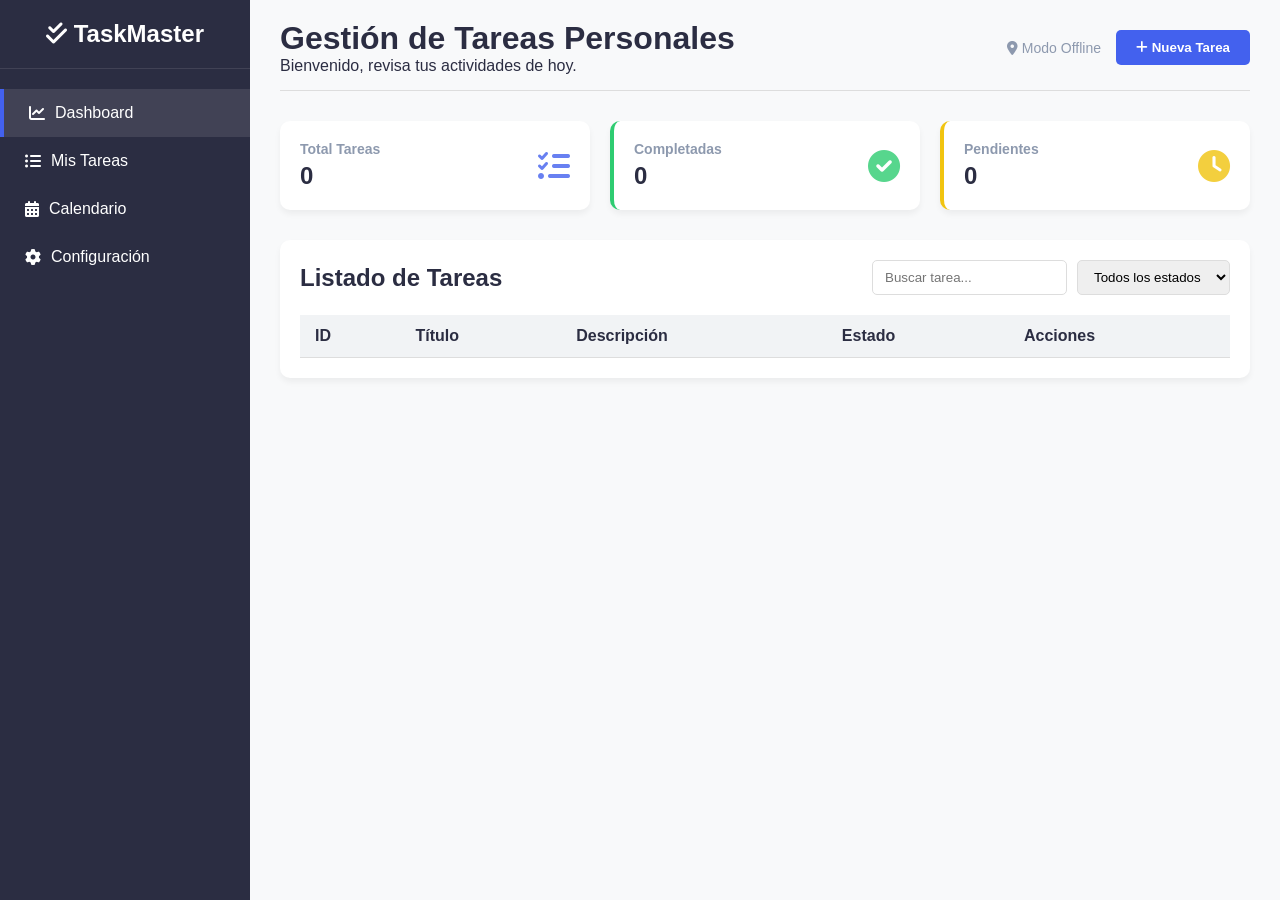
==== index.html @ 32fbcb4c "Commit inicial: Estructura y modularización del proyecto" ====
<!DOCTYPE html>
<html lang="es">
<head>
    <meta charset="UTF-8">
    <meta name="viewport" content="width=device-width, initial-scale=1.0">
    <title>Gestor de Tareas Personales - Dashboard</title>
    <link href="https://cdnjs.cloudflare.com/ajax/libs/font-awesome/6.0.0/css/all.min.css" rel="stylesheet">
    <link href="css/styles.css" rel="stylesheet">
</head>
<body>

    <aside class="sidebar">
        <div class="sidebar-header">
            <h2><i class="fas fa-check-double"></i> TaskMaster</h2>
        </div>
        <ul class="sidebar-menu">
            <li class="active"><a href="#"><i class="fas fa-chart-line"></i> Dashboard</a></li>
            <li><a href="#"><i class="fas fa-list-ul"></i> Mis Tareas</a></li>
            <li><a href="#"><i class="fas fa-calendar-alt"></i> Calendario</a></li>
            <li><a href="#"><i class="fas fa-cog"></i> Configuración</a></li>
        </ul>
    </aside>

    <main class="main-content">
        <header class="topbar">
            <div>
                <h1>Gestión de Tareas Personales</h1>
                <p>Bienvenido, revisa tus actividades de hoy.</p>
            </div>
            <div class="user-info">
                <span id="api-location"><i class="fas fa-map-marker-alt"></i> Obteniendo ubicación...</span>
                <button class="btn-primary" id="btn-open-modal"><i class="fas fa-plus"></i> Nueva Tarea</button>
            </div>
        </header>

        <section class="dashboard-cards">
            <div class="card">
                <div class="card-info">
                    <h3>Total Tareas</h3>
                    <span class="number" id="metric-total">0</span>
                </div>
                <i class="fas fa-tasks"></i>
            </div>
            <div class="card" style="border-left: 4px solid var(--success);">
                <div class="card-info">
                    <h3>Completadas</h3>
                    <span class="number" id="metric-completed">0</span>
                </div>
                <i class="fas fa-check-circle" style="color: var(--success);"></i>
            </div>
            <div class="card" style="border-left: 4px solid var(--warning);">
                <div class="card-info">
                    <h3>Pendientes</h3>
                    <span class="number" id="metric-pending">0</span>
                </div>
                <i class="fas fa-clock" style="color: var(--warning);"></i>
            </div>
        </section>

        <section class="crud-container">
            <div class="crud-header">
                <h2>Listado de Tareas</h2>
                <div class="crud-controls">
                    <input type="text" id="search-input" placeholder="Buscar tarea...">
                    <select id="filter-select">
                        <option value="all">Todos los estados</option>
                        <option value="pending">Pendientes</option>
                        <option value="completed">Completadas</option>
                    </select>
                </div>
            </div>

            <table id="tasks-table">
                <thead>
                    <tr>
                        <th>ID</th>
                        <th>Título</th>
                        <th>Descripción</th>
                        <th>Estado</th>
                        <th>Acciones</th>
                    </tr>
                </thead>
                <tbody id="tasks-tbody">
                    </tbody>
            </table>
        </section>
    </main>

    <div class="modal" id="task-modal">
        <div class="modal-content">
            <h2 id="modal-title" style="margin-bottom: 20px;">Agregar Nueva Tarea</h2>
            <form id="task-form">
                <input type="hidden" id="task-id">
                <div class="form-group">
                    <label for="task-title">Título</label>
                    <input type="text" id="task-title" required placeholder="Ej. Estudiar JavaScript">
                </div>
                <div class="form-group">
                    <label for="task-desc">Descripción</label>
                    <textarea id="task-desc" rows="3" required placeholder="Detalles de la tarea..."></textarea>
                </div>
                <div class="form-group">
                    <label for="task-status">Estado</label>
                    <select id="task-status">
                        <option value="pending">Pendiente</option>
                        <option value="completed">Completada</option>
                    </select>
                </div>
                <div class="modal-actions">
                    <button type="button" class="btn-cancel" id="btn-close-modal">Cancelar</button>
                    <button type="submit" class="btn-primary">Guardar Tarea</button>
                </div>
            </form>
        </div>
    </div>

    <script src="js/api.js"></script>
    <script src="js/crud.js"></script>
    <script src="js/main.js"></script>
</body>
</html>
---- css/styles.css ----
/* Variables de colores para mantener consistencia UI */
:root {
    --primary-color: #4361ee;
    --sidebar-bg: #2b2d42;
    --bg-color: #f8f9fa;
    --text-dark: #2b2d42;
    --text-light: #8d99ae;
    --success: #2ecc71;
    --warning: #f1c40f;
    --danger: #e74c3c;
    --white: #ffffff;
}

/* Reseteo básico */
* { margin: 0; padding: 0; box-sizing: border-box; font-family: 'Segoe UI', Tahoma, Geneva, Verdana, sans-serif; }
body { background-color: var(--bg-color); color: var(--text-dark); display: flex; height: 100vh; overflow: hidden; }

/* Estilos del Panel Izquierdo (Sidebar) */
.sidebar { width: 250px; background-color: var(--sidebar-bg); color: var(--white); display: flex; flex-direction: column; }
.sidebar-header { padding: 20px; text-align: center; border-bottom: 1px solid rgba(255,255,255,0.1); }
.sidebar-menu { list-style: none; padding: 20px 0; flex: 1; }
.sidebar-menu li { padding: 15px 25px; transition: 0.3s; cursor: pointer; }
.sidebar-menu li:hover, .sidebar-menu li.active { background-color: rgba(255,255,255,0.1); border-left: 4px solid var(--primary-color); }
.sidebar-menu li a { color: var(--white); text-decoration: none; display: flex; align-items: center; gap: 10px; font-size: 16px; }

/* Contenedor Principal */
.main-content { flex: 1; display: flex; flex-direction: column; overflow-y: auto; padding: 20px 30px; }

/* Header Superior */
.topbar { display: flex; justify-content: space-between; align-items: center; margin-bottom: 30px; padding-bottom: 15px; border-bottom: 1px solid #ddd; }
.user-info { display: flex; align-items: center; gap: 15px; font-size: 14px; color: var(--text-light); }
.btn-primary { background-color: var(--primary-color); color: var(--white); border: none; padding: 10px 20px; border-radius: 5px; cursor: pointer; font-weight: bold; transition: 0.3s; }
.btn-primary:hover { background-color: #3f37c9; }

/* Dashboard Metrics */
.dashboard-cards { display: grid; grid-template-columns: repeat(auto-fit, minmax(200px, 1fr)); gap: 20px; margin-bottom: 30px; }
.card { background-color: var(--white); padding: 20px; border-radius: 10px; box-shadow: 0 4px 6px rgba(0,0,0,0.05); display: flex; justify-content: space-between; align-items: center; }
.card-info h3 { font-size: 14px; color: var(--text-light); margin-bottom: 5px; }
.card-info .number { font-size: 24px; font-weight: bold; color: var(--text-dark); }
.card i { font-size: 2rem; color: var(--primary-color); opacity: 0.8; }

/* Sección del CRUD */
.crud-container { background-color: var(--white); padding: 20px; border-radius: 10px; box-shadow: 0 4px 6px rgba(0,0,0,0.05); }
.crud-header { display: flex; justify-content: space-between; align-items: center; margin-bottom: 20px; }
.crud-controls { display: flex; gap: 10px; }
.crud-controls input, .crud-controls select { padding: 8px 12px; border: 1px solid #ddd; border-radius: 5px; outline: none; }

table { width: 100%; border-collapse: collapse; }
th, td { text-align: left; padding: 12px 15px; border-bottom: 1px solid #ddd; }
th { background-color: #f1f3f5; font-weight: 600; }
.status-badge { padding: 5px 10px; border-radius: 15px; font-size: 12px; font-weight: bold; }
.status-pending { background-color: rgba(241, 196, 15, 0.2); color: #d4ac0d; }
.status-completed { background-color: rgba(46, 204, 113, 0.2); color: #27ae60; }

.action-btns button { background: none; border: none; cursor: pointer; font-size: 16px; margin-right: 10px; transition: 0.2s; }
.btn-edit { color: var(--primary-color); }
.btn-delete { color: var(--danger); }

/* Modal Formularios */
.modal { display: none; position: fixed; top: 0; left: 0; width: 100%; height: 100%; background-color: rgba(0,0,0,0.5); align-items: center; justify-content: center; z-index: 1000; }
.modal-content { background-color: var(--white); padding: 30px; border-radius: 10px; width: 400px; box-shadow: 0 5px 15px rgba(0,0,0,0.3); }
.form-group { margin-bottom: 15px; }
.form-group label { display: block; margin-bottom: 5px; font-weight: bold; }
.form-group input, .form-group textarea, .form-group select { width: 100%; padding: 10px; border: 1px solid #ddd; border-radius: 5px; outline: none; }
.modal-actions { display: flex; justify-content: flex-end; gap: 10px; margin-top: 20px; }
.btn-cancel { background-color: #95a5a6; color: white; border: none; padding: 10px 15px; border-radius: 5px; cursor: pointer; }
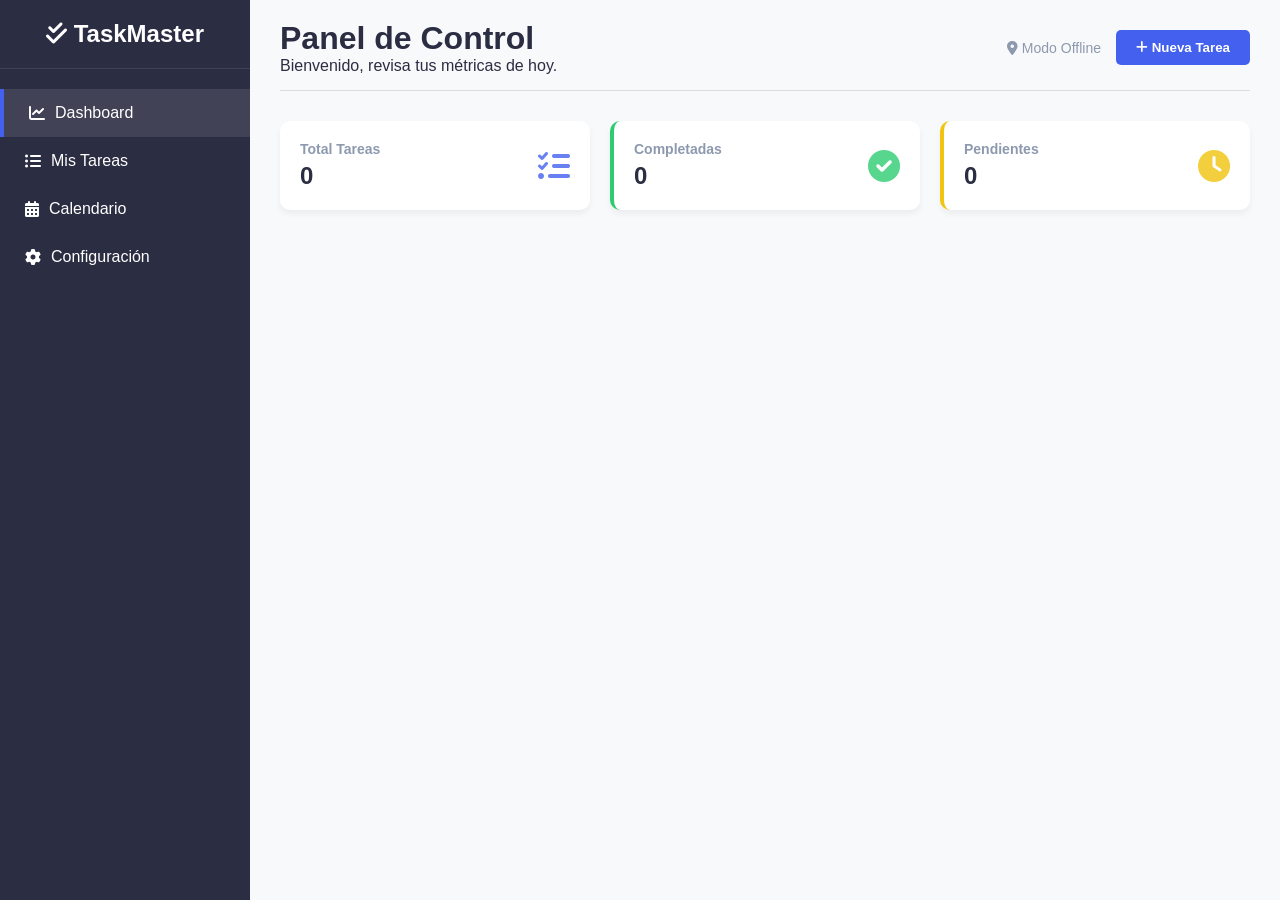
==== commit 245fe637: "Refactorización: Panel lateral dinámico y separación de vistas HTML" ====
--- a/index.html
+++ b/index.html
@@ -3,29 +3,19 @@
 <head>
     <meta charset="UTF-8">
     <meta name="viewport" content="width=device-width, initial-scale=1.0">
-    <title>Gestor de Tareas Personales - Dashboard</title>
+    <title>Gestor de Tareas - Dashboard</title>
     <link href="https://cdnjs.cloudflare.com/ajax/libs/font-awesome/6.0.0/css/all.min.css" rel="stylesheet">
     <link href="css/styles.css" rel="stylesheet">
 </head>
 <body>
 
-    <aside class="sidebar">
-        <div class="sidebar-header">
-            <h2><i class="fas fa-check-double"></i> TaskMaster</h2>
-        </div>
-        <ul class="sidebar-menu">
-            <li class="active"><a href="#"><i class="fas fa-chart-line"></i> Dashboard</a></li>
-            <li><a href="#"><i class="fas fa-list-ul"></i> Mis Tareas</a></li>
-            <li><a href="#"><i class="fas fa-calendar-alt"></i> Calendario</a></li>
-            <li><a href="#"><i class="fas fa-cog"></i> Configuración</a></li>
-        </ul>
-    </aside>
+    <aside class="sidebar" id="sidebar-container"></aside>
 
     <main class="main-content">
         <header class="topbar">
             <div>
-                <h1>Gestión de Tareas Personales</h1>
-                <p>Bienvenido, revisa tus actividades de hoy.</p>
+                <h1>Panel de Control</h1>
+                <p>Bienvenido, revisa tus métricas de hoy.</p>
             </div>
             <div class="user-info">
                 <span id="api-location"><i class="fas fa-map-marker-alt"></i> Obteniendo ubicación...</span>
@@ -56,34 +46,6 @@
                 <i class="fas fa-clock" style="color: var(--warning);"></i>
             </div>
         </section>
-
-        <section class="crud-container">
-            <div class="crud-header">
-                <h2>Listado de Tareas</h2>
-                <div class="crud-controls">
-                    <input type="text" id="search-input" placeholder="Buscar tarea...">
-                    <select id="filter-select">
-                        <option value="all">Todos los estados</option>
-                        <option value="pending">Pendientes</option>
-                        <option value="completed">Completadas</option>
-                    </select>
-                </div>
-            </div>
-
-            <table id="tasks-table">
-                <thead>
-                    <tr>
-                        <th>ID</th>
-                        <th>Título</th>
-                        <th>Descripción</th>
-                        <th>Estado</th>
-                        <th>Acciones</th>
-                    </tr>
-                </thead>
-                <tbody id="tasks-tbody">
-                    </tbody>
-            </table>
-        </section>
     </main>
 
     <div class="modal" id="task-modal">
@@ -91,24 +53,15 @@
             <h2 id="modal-title" style="margin-bottom: 20px;">Agregar Nueva Tarea</h2>
             <form id="task-form">
                 <input type="hidden" id="task-id">
+                <div class="form-group"><label>Título</label><input type="text" id="task-title" required></div>
+                <div class="form-group"><label>Descripción</label><textarea id="task-desc" rows="3" required></textarea></div>
                 <div class="form-group">
-                    <label for="task-title">Título</label>
-                    <input type="text" id="task-title" required placeholder="Ej. Estudiar JavaScript">
-                </div>
-                <div class="form-group">
-                    <label for="task-desc">Descripción</label>
-                    <textarea id="task-desc" rows="3" required placeholder="Detalles de la tarea..."></textarea>
-                </div>
-                <div class="form-group">
-                    <label for="task-status">Estado</label>
-                    <select id="task-status">
-                        <option value="pending">Pendiente</option>
-                        <option value="completed">Completada</option>
-                    </select>
+                    <label>Estado</label>
+                    <select id="task-status"><option value="pending">Pendiente</option><option value="completed">Completada</option></select>
                 </div>
                 <div class="modal-actions">
                     <button type="button" class="btn-cancel" id="btn-close-modal">Cancelar</button>
-                    <button type="submit" class="btn-primary">Guardar Tarea</button>
+                    <button type="submit" class="btn-primary">Guardar</button>
                 </div>
             </form>
         </div>
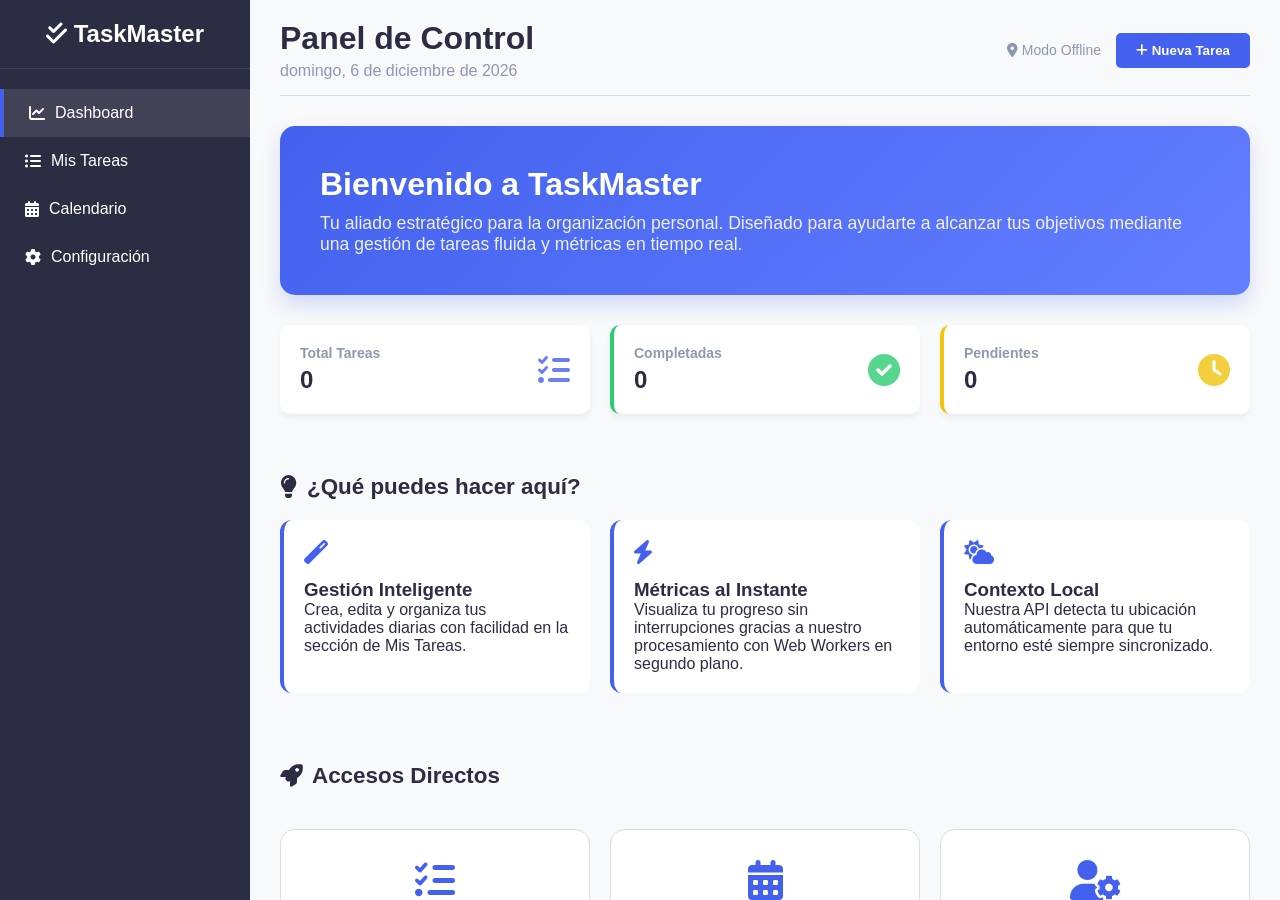
==== commit f8972931: "UI: Separacion de estilos e implementacion del dashboard interactivo" ====
--- a/index.html
+++ b/index.html
@@ -15,13 +15,18 @@
         <header class="topbar">
             <div>
                 <h1>Panel de Control</h1>
-                <p>Bienvenido, revisa tus métricas de hoy.</p>
+                <p id="current-date" style="color: var(--text-light); margin-top: 5px;"></p>
             </div>
             <div class="user-info">
                 <span id="api-location"><i class="fas fa-map-marker-alt"></i> Obteniendo ubicación...</span>
                 <button class="btn-primary" id="btn-open-modal"><i class="fas fa-plus"></i> Nueva Tarea</button>
             </div>
         </header>
+
+        <section class="welcome-hero">
+            <h1>Bienvenido a TaskMaster</h1>
+            <p>Tu aliado estratégico para la organización personal. Diseñado para ayudarte a alcanzar tus objetivos mediante una gestión de tareas fluida y métricas en tiempo real.</p>
+        </section>
 
         <section class="dashboard-cards">
             <div class="card">
@@ -45,6 +50,44 @@
                 </div>
                 <i class="fas fa-clock" style="color: var(--warning);"></i>
             </div>
+        </section>
+
+        <h2 class="section-title"><i class="fas fa-lightbulb"></i> ¿Qué puedes hacer aquí?</h2>
+        <section class="features-section">
+            <div class="feature-item">
+                <i class="fas fa-magic"></i>
+                <h3>Gestión Inteligente</h3>
+                <p>Crea, edita y organiza tus actividades diarias con facilidad en la sección de Mis Tareas.</p>
+            </div>
+            <div class="feature-item">
+                <i class="fas fa-bolt"></i>
+                <h3>Métricas al Instante</h3>
+                <p>Visualiza tu progreso sin interrupciones gracias a nuestro procesamiento con Web Workers en segundo plano.</p>
+            </div>
+            <div class="feature-item">
+                <i class="fas fa-cloud-sun"></i>
+                <h3>Contexto Local</h3>
+                <p>Nuestra API detecta tu ubicación automáticamente para que tu entorno esté siempre sincronizado.</p>
+            </div>
+        </section>
+
+        <h2 class="section-title"><i class="fas fa-rocket"></i> Accesos Directos</h2>
+        <section class="quick-access-grid">
+            <a href="tareas.html" class="action-card">
+                <i class="fas fa-list-check"></i>
+                <span>Mis Tareas</span>
+                <small>Ver y editar listado</small>
+            </a>
+            <a href="calendario.html" class="action-card">
+                <i class="fas fa-calendar-days"></i>
+                <span>Calendario</span>
+                <small>Planifica tu semana</small>
+            </a>
+            <a href="configuracion.html" class="action-card">
+                <i class="fas fa-user-gear"></i>
+                <span>Configuración</span>
+                <small>Ajustes de cuenta</small>
+            </a>
         </section>
     </main>
 
@@ -70,5 +113,9 @@
     <script src="js/api.js"></script>
     <script src="js/crud.js"></script>
     <script src="js/main.js"></script>
+    <script>
+        const opcionesFecha = { weekday: 'long', year: 'numeric', month: 'long', day: 'numeric' };
+        document.getElementById('current-date').textContent = new Date().toLocaleDateString('es-ES', opcionesFecha);
+    </script>
 </body>
 </html>
--- a/css/styles.css
+++ b/css/styles.css
@@ -63,4 +63,86 @@
 .form-group label { display: block; margin-bottom: 5px; font-weight: bold; }
 .form-group input, .form-group textarea, .form-group select { width: 100%; padding: 10px; border: 1px solid #ddd; border-radius: 5px; outline: none; }
 .modal-actions { display: flex; justify-content: flex-end; gap: 10px; margin-top: 20px; }
-.btn-cancel { background-color: #95a5a6; color: white; border: none; padding: 10px 15px; border-radius: 5px; cursor: pointer; }+.btn-cancel { background-color: #95a5a6; color: white; border: none; padding: 10px 15px; border-radius: 5px; cursor: pointer; }
+
+/* =========================================
+   ESTILOS NUEVOS PARA EL INICIO (DASHBOARD)
+   ========================================= */
+
+.welcome-hero {
+    background: linear-gradient(135deg, var(--primary-color), #637eff);
+    color: white;
+    padding: 40px;
+    border-radius: 15px;
+    margin-bottom: 30px;
+    box-shadow: 0 10px 20px rgba(67, 97, 238, 0.2);
+}
+.welcome-hero h1 { margin-bottom: 10px; font-size: 2rem; }
+.welcome-hero p { opacity: 0.9; font-size: 1.1rem; }
+
+.features-section {
+    display: grid;
+    grid-template-columns: repeat(auto-fit, minmax(250px, 1fr));
+    gap: 20px;
+    margin-bottom: 40px;
+}
+.feature-item {
+    background: white;
+    padding: 20px;
+    border-radius: 12px;
+    border-left: 4px solid var(--primary-color);
+    transition: transform 0.3s ease;
+}
+.feature-item i {
+    font-size: 1.5rem;
+    color: var(--primary-color);
+    margin-bottom: 15px;
+    display: block;
+}
+
+.quick-access-grid {
+    display: grid;
+    grid-template-columns: repeat(auto-fit, minmax(200px, 1fr));
+    gap: 20px;
+    margin-top: 20px;
+    margin-bottom: 40px;
+}
+.action-card {
+    background: white;
+    padding: 30px;
+    text-align: center;
+    border-radius: 15px;
+    text-decoration: none;
+    color: var(--text-dark);
+    border: 1px solid #ddd;
+    transition: all 0.3s ease;
+    display: flex;
+    flex-direction: column;
+    align-items: center;
+    gap: 10px;
+}
+.action-card:hover {
+    transform: translateY(-10px);
+    box-shadow: 0 15px 30px rgba(0,0,0,0.1);
+    border-color: var(--primary-color);
+}
+.action-card i {
+    font-size: 2.5rem;
+    color: var(--primary-color);
+}
+.action-card span {
+    font-weight: bold;
+    font-size: 1.1rem;
+}
+.action-card small {
+    color: var(--text-light);
+}
+
+.section-title {
+    margin: 30px 0 20px 0;
+    font-size: 1.4rem;
+    color: var(--text-dark);
+    display: flex;
+    align-items: center;
+    gap: 10px;
+}
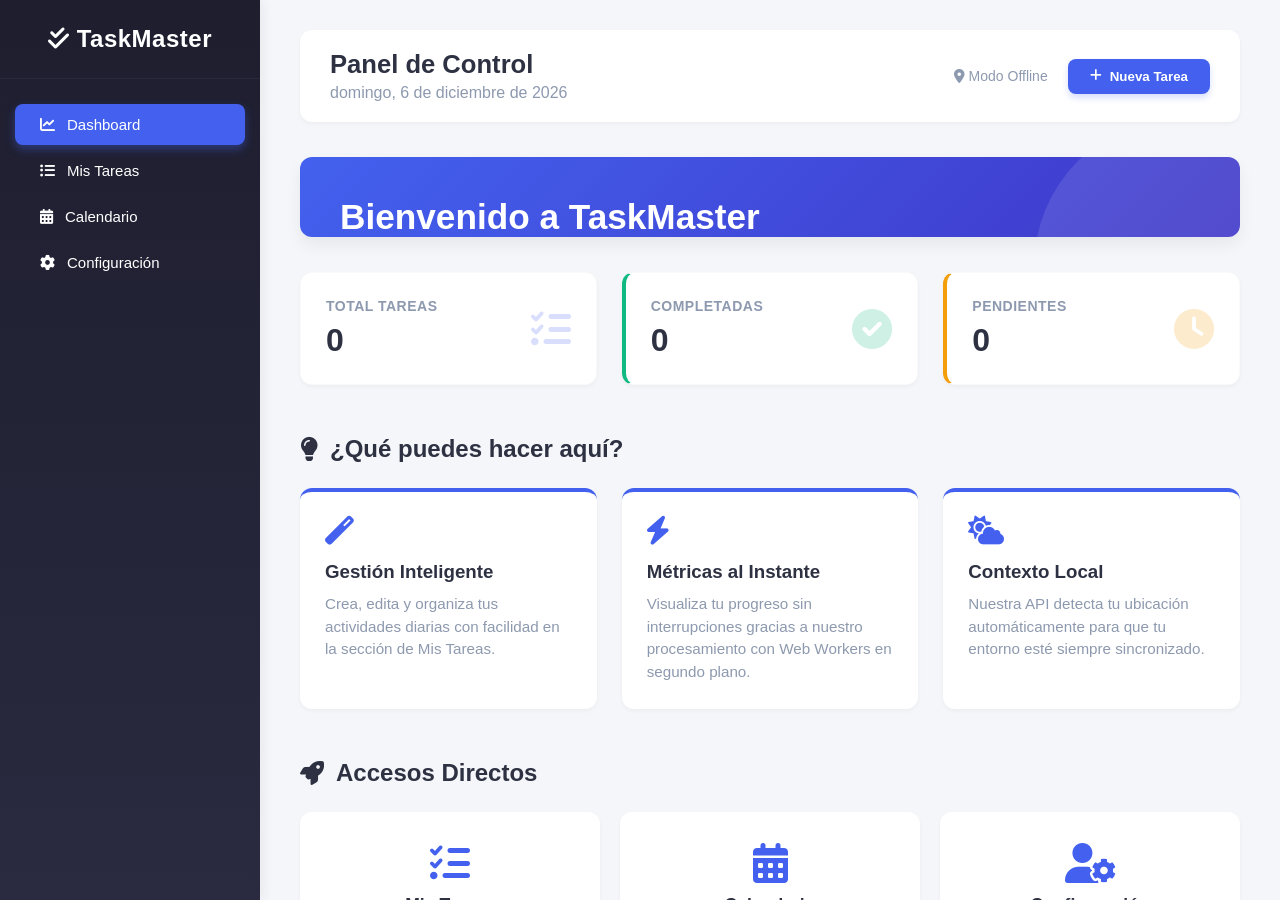
==== commit 48dbcdda: "UI: Creacion de la vista de Calendario" ====
--- a/index.html
+++ b/index.html
@@ -98,6 +98,8 @@
                 <input type="hidden" id="task-id">
                 <div class="form-group"><label>Título</label><input type="text" id="task-title" required></div>
                 <div class="form-group"><label>Descripción</label><textarea id="task-desc" rows="3" required></textarea></div>
+                <div class="form-group"><label>Fecha</label><input type="date" id="task-date" required></div>
+                
                 <div class="form-group">
                     <label>Estado</label>
                     <select id="task-status"><option value="pending">Pendiente</option><option value="completed">Completada</option></select>
--- a/css/styles.css
+++ b/css/styles.css
@@ -1,148 +1,469 @@
-/* Variables de colores para mantener consistencia UI */
+/* =========================================
+   VARIABLES DE DISEÑO (TEMA MODERNO)
+   ========================================= */
 :root {
     --primary-color: #4361ee;
-    --sidebar-bg: #2b2d42;
-    --bg-color: #f8f9fa;
-    --text-dark: #2b2d42;
+    --primary-hover: #3a53d0;
+    --sidebar-bg: #1e1e2f; /* Un tono oscuro más elegante */
+    --bg-color: #f4f6f9; /* Fondo general más suave */
+    --text-dark: #2d3142;
     --text-light: #8d99ae;
-    --success: #2ecc71;
-    --warning: #f1c40f;
-    --danger: #e74c3c;
+    --success: #10b981; /* Verde más moderno (Tailwind) */
+    --warning: #f59e0b; /* Amarillo/naranja más legible */
+    --danger: #ef4444; /* Rojo vibrante */
     --white: #ffffff;
-}
-
-/* Reseteo básico */
-* { margin: 0; padding: 0; box-sizing: border-box; font-family: 'Segoe UI', Tahoma, Geneva, Verdana, sans-serif; }
-body { background-color: var(--bg-color); color: var(--text-dark); display: flex; height: 100vh; overflow: hidden; }
-
-/* Estilos del Panel Izquierdo (Sidebar) */
-.sidebar { width: 250px; background-color: var(--sidebar-bg); color: var(--white); display: flex; flex-direction: column; }
-.sidebar-header { padding: 20px; text-align: center; border-bottom: 1px solid rgba(255,255,255,0.1); }
-.sidebar-menu { list-style: none; padding: 20px 0; flex: 1; }
-.sidebar-menu li { padding: 15px 25px; transition: 0.3s; cursor: pointer; }
-.sidebar-menu li:hover, .sidebar-menu li.active { background-color: rgba(255,255,255,0.1); border-left: 4px solid var(--primary-color); }
-.sidebar-menu li a { color: var(--white); text-decoration: none; display: flex; align-items: center; gap: 10px; font-size: 16px; }
-
-/* Contenedor Principal */
-.main-content { flex: 1; display: flex; flex-direction: column; overflow-y: auto; padding: 20px 30px; }
-
-/* Header Superior */
-.topbar { display: flex; justify-content: space-between; align-items: center; margin-bottom: 30px; padding-bottom: 15px; border-bottom: 1px solid #ddd; }
-.user-info { display: flex; align-items: center; gap: 15px; font-size: 14px; color: var(--text-light); }
-.btn-primary { background-color: var(--primary-color); color: var(--white); border: none; padding: 10px 20px; border-radius: 5px; cursor: pointer; font-weight: bold; transition: 0.3s; }
-.btn-primary:hover { background-color: #3f37c9; }
-
-/* Dashboard Metrics */
-.dashboard-cards { display: grid; grid-template-columns: repeat(auto-fit, minmax(200px, 1fr)); gap: 20px; margin-bottom: 30px; }
-.card { background-color: var(--white); padding: 20px; border-radius: 10px; box-shadow: 0 4px 6px rgba(0,0,0,0.05); display: flex; justify-content: space-between; align-items: center; }
-.card-info h3 { font-size: 14px; color: var(--text-light); margin-bottom: 5px; }
-.card-info .number { font-size: 24px; font-weight: bold; color: var(--text-dark); }
-.card i { font-size: 2rem; color: var(--primary-color); opacity: 0.8; }
-
-/* Sección del CRUD */
-.crud-container { background-color: var(--white); padding: 20px; border-radius: 10px; box-shadow: 0 4px 6px rgba(0,0,0,0.05); }
-.crud-header { display: flex; justify-content: space-between; align-items: center; margin-bottom: 20px; }
-.crud-controls { display: flex; gap: 10px; }
-.crud-controls input, .crud-controls select { padding: 8px 12px; border: 1px solid #ddd; border-radius: 5px; outline: none; }
-
-table { width: 100%; border-collapse: collapse; }
-th, td { text-align: left; padding: 12px 15px; border-bottom: 1px solid #ddd; }
-th { background-color: #f1f3f5; font-weight: 600; }
-.status-badge { padding: 5px 10px; border-radius: 15px; font-size: 12px; font-weight: bold; }
-.status-pending { background-color: rgba(241, 196, 15, 0.2); color: #d4ac0d; }
-.status-completed { background-color: rgba(46, 204, 113, 0.2); color: #27ae60; }
-
-.action-btns button { background: none; border: none; cursor: pointer; font-size: 16px; margin-right: 10px; transition: 0.2s; }
+    --border-radius: 12px; /* Curvas más amigables */
+    --shadow-sm: 0 2px 4px rgba(0,0,0,0.04);
+    --shadow-md: 0 8px 16px rgba(0,0,0,0.06);
+    --shadow-hover: 0 12px 24px rgba(67, 97, 238, 0.15);
+}
+
+/* =========================================
+   RESETEO Y BASE
+   ========================================= */
+* { 
+    margin: 0; 
+    padding: 0; 
+    box-sizing: border-box; 
+    font-family: 'Inter', 'Segoe UI', Tahoma, Geneva, Verdana, sans-serif; 
+}
+body { 
+    background-color: var(--bg-color); 
+    color: var(--text-dark); 
+    display: flex; 
+    height: 100vh; 
+    overflow: hidden; 
+}
+
+/* =========================================
+   PANEL LATERAL (SIDEBAR)
+   ========================================= */
+.sidebar { 
+    width: 260px; 
+    background: linear-gradient(180deg, var(--sidebar-bg) 0%, #2a2a40 100%);
+    color: var(--white); 
+    display: flex; 
+    flex-direction: column; 
+    box-shadow: 4px 0 10px rgba(0,0,0,0.05);
+    z-index: 10;
+}
+.sidebar-header { 
+    padding: 25px 20px; 
+    text-align: center; 
+    border-bottom: 1px solid rgba(255,255,255,0.05); 
+}
+.sidebar-header h2 {
+    font-size: 1.5rem;
+    letter-spacing: 0.5px;
+}
+.sidebar-menu { 
+    list-style: none; 
+    padding: 20px 0; 
+    flex: 1; 
+}
+.sidebar-menu li { 
+    padding: 12px 25px; 
+    margin: 5px 15px;
+    border-radius: 8px;
+    transition: all 0.3s ease; 
+    cursor: pointer; 
+}
+.sidebar-menu li:hover { 
+    background-color: rgba(255,255,255,0.08); 
+    transform: translateX(5px);
+}
+.sidebar-menu li.active { 
+    background-color: var(--primary-color); 
+    box-shadow: 0 4px 10px rgba(67, 97, 238, 0.4);
+}
+.sidebar-menu li a { 
+    color: var(--white); 
+    text-decoration: none; 
+    display: flex; 
+    align-items: center; 
+    gap: 12px; 
+    font-size: 15px; 
+    font-weight: 500;
+}
+
+/* =========================================
+   CONTENEDOR PRINCIPAL Y HEADER
+   ========================================= */
+.main-content { 
+    flex: 1; 
+    display: flex; 
+    flex-direction: column; 
+    overflow-y: auto; 
+    padding: 30px 40px; 
+    scroll-behavior: smooth;
+}
+
+.topbar { 
+    display: flex; 
+    justify-content: space-between; 
+    align-items: center; 
+    margin-bottom: 35px; 
+    background: var(--white);
+    padding: 20px 30px;
+    border-radius: var(--border-radius);
+    box-shadow: var(--shadow-sm);
+}
+.topbar h1 { font-size: 1.6rem; color: var(--text-dark); }
+.user-info { display: flex; align-items: center; gap: 20px; font-size: 14px; color: var(--text-light); }
+
+/* Botones Globales */
+.btn-primary { 
+    background-color: var(--primary-color); 
+    color: var(--white); 
+    border: none; 
+    padding: 10px 22px; 
+    border-radius: 8px; 
+    cursor: pointer; 
+    font-weight: 600; 
+    display: flex;
+    align-items: center;
+    gap: 8px;
+    transition: all 0.3s ease; 
+    box-shadow: 0 4px 6px rgba(67, 97, 238, 0.2);
+}
+.btn-primary:hover { 
+    background-color: var(--primary-hover); 
+    transform: translateY(-2px);
+    box-shadow: 0 6px 12px rgba(67, 97, 238, 0.3);
+}
+
+/* =========================================
+   DASHBOARD - HERO Y TARJETAS
+   ========================================= */
+.welcome-hero {
+    background: linear-gradient(135deg, #4361ee 0%, #3f37c9 100%);
+    color: white;
+    padding: 40px;
+    border-radius: var(--border-radius);
+    margin-bottom: 35px;
+    box-shadow: var(--shadow-md);
+    position: relative;
+    overflow: hidden;
+}
+/* Efecto decorativo en el Hero */
+.welcome-hero::after {
+    content: '';
+    position: absolute;
+    top: -50%;
+    right: -10%;
+    width: 300px;
+    height: 300px;
+    background: rgba(255,255,255,0.1);
+    border-radius: 50%;
+}
+.welcome-hero h1 { margin-bottom: 10px; font-size: 2.2rem; font-weight: 700; position: relative; z-index: 1;}
+.welcome-hero p { opacity: 0.9; font-size: 1.1rem; max-width: 700px; position: relative; z-index: 1;}
+
+.dashboard-cards { 
+    display: grid; 
+    grid-template-columns: repeat(auto-fit, minmax(280px, 1fr)); 
+    gap: 25px; 
+    margin-bottom: 40px; 
+}
+.card { 
+    background-color: var(--white); 
+    padding: 25px; 
+    border-radius: var(--border-radius); 
+    box-shadow: var(--shadow-sm); 
+    display: flex; 
+    justify-content: space-between; 
+    align-items: center; 
+    transition: all 0.3s ease;
+    border: 1px solid rgba(0,0,0,0.02);
+}
+.card:hover {
+    transform: translateY(-5px);
+    box-shadow: var(--shadow-hover);
+}
+.card-info h3 { font-size: 14px; color: var(--text-light); margin-bottom: 8px; text-transform: uppercase; letter-spacing: 0.5px;}
+.card-info .number { font-size: 32px; font-weight: 800; color: var(--text-dark); }
+.card i { font-size: 2.5rem; color: var(--primary-color); opacity: 0.2; }
+
+/* =========================================
+   SECCIÓN CRUD Y TABLAS (MIS TAREAS)
+   ========================================= */
+.crud-container { 
+    background-color: var(--white); 
+    padding: 30px; 
+    border-radius: var(--border-radius); 
+    box-shadow: var(--shadow-sm); 
+    margin-bottom: 40px;
+}
+.crud-header { 
+    display: flex; 
+    justify-content: space-between; 
+    align-items: center; 
+    margin-bottom: 25px; 
+    flex-wrap: wrap;
+    gap: 15px;
+}
+.crud-controls { display: flex; gap: 15px; flex-wrap: wrap;}
+.crud-controls input, .crud-controls select { 
+    padding: 10px 15px; 
+    border: 1px solid #e2e8f0; 
+    border-radius: 8px; 
+    outline: none; 
+    font-size: 14px;
+    transition: all 0.3s ease;
+    background-color: #f8fafc;
+}
+.crud-controls input:focus, .crud-controls select:focus {
+    border-color: var(--primary-color);
+    box-shadow: 0 0 0 3px rgba(67, 97, 238, 0.1);
+    background-color: var(--white);
+}
+
+/* Estilos de Tabla Mejorados */
+.table-responsive {
+    width: 100%;
+    overflow-x: auto; /* Permite scroll horizontal en pantallas pequeñas */
+}
+table { 
+    width: 100%; 
+    border-collapse: separate; 
+    border-spacing: 0;
+}
+th, td { 
+    text-align: left; 
+    padding: 16px 20px; 
+    border-bottom: 1px solid #f1f5f9; 
+}
+th { 
+    background-color: #f8fafc; 
+    font-weight: 600; 
+    color: var(--text-light);
+    font-size: 13px;
+    text-transform: uppercase;
+    letter-spacing: 0.5px;
+}
+/* Redondear esquinas del encabezado de la tabla */
+th:first-child { border-top-left-radius: 8px; border-bottom-left-radius: 8px; }
+th:last-child { border-top-right-radius: 8px; border-bottom-right-radius: 8px; }
+
+tbody tr { transition: background-color 0.2s ease; }
+tbody tr:hover { background-color: #f8fafc; }
+
+.status-badge { 
+    padding: 6px 12px; 
+    border-radius: 20px; 
+    font-size: 12px; 
+    font-weight: 600; 
+    display: inline-block;
+}
+.status-pending { background-color: rgba(245, 158, 11, 0.15); color: #d97706; }
+.status-completed { background-color: rgba(16, 185, 129, 0.15); color: #059669; }
+
+.action-btns button { 
+    background: #f1f5f9; 
+    border: none; 
+    cursor: pointer; 
+    font-size: 15px; 
+    margin-right: 8px; 
+    width: 32px;
+    height: 32px;
+    border-radius: 6px;
+    transition: all 0.2s ease; 
+}
 .btn-edit { color: var(--primary-color); }
 .btn-delete { color: var(--danger); }
-
-/* Modal Formularios */
-.modal { display: none; position: fixed; top: 0; left: 0; width: 100%; height: 100%; background-color: rgba(0,0,0,0.5); align-items: center; justify-content: center; z-index: 1000; }
-.modal-content { background-color: var(--white); padding: 30px; border-radius: 10px; width: 400px; box-shadow: 0 5px 15px rgba(0,0,0,0.3); }
-.form-group { margin-bottom: 15px; }
-.form-group label { display: block; margin-bottom: 5px; font-weight: bold; }
-.form-group input, .form-group textarea, .form-group select { width: 100%; padding: 10px; border: 1px solid #ddd; border-radius: 5px; outline: none; }
-.modal-actions { display: flex; justify-content: flex-end; gap: 10px; margin-top: 20px; }
-.btn-cancel { background-color: #95a5a6; color: white; border: none; padding: 10px 15px; border-radius: 5px; cursor: pointer; }
-
-/* =========================================
-   ESTILOS NUEVOS PARA EL INICIO (DASHBOARD)
-   ========================================= */
-
-.welcome-hero {
-    background: linear-gradient(135deg, var(--primary-color), #637eff);
-    color: white;
-    padding: 40px;
-    border-radius: 15px;
-    margin-bottom: 30px;
-    box-shadow: 0 10px 20px rgba(67, 97, 238, 0.2);
-}
-.welcome-hero h1 { margin-bottom: 10px; font-size: 2rem; }
-.welcome-hero p { opacity: 0.9; font-size: 1.1rem; }
-
+.action-btns button:hover.btn-edit { background: var(--primary-color); color: white; }
+.action-btns button:hover.btn-delete { background: var(--danger); color: white; }
+
+/* =========================================
+   MODAL DE FORMULARIOS
+   ========================================= */
+.modal { 
+    display: none; 
+    position: fixed; 
+    top: 0; left: 0; width: 100%; height: 100%; 
+    background-color: rgba(15, 23, 42, 0.6); 
+    backdrop-filter: blur(4px); /* Efecto vidrio */
+    align-items: center; 
+    justify-content: center; 
+    z-index: 1000; 
+}
+.modal-content { 
+    background-color: var(--white); 
+    padding: 35px; 
+    border-radius: 16px; 
+    width: 100%;
+    max-width: 450px; 
+    box-shadow: 0 20px 25px -5px rgba(0, 0, 0, 0.1); 
+    transform: translateY(-20px);
+    animation: modalSlideIn 0.3s forwards ease-out;
+}
+@keyframes modalSlideIn {
+    to { transform: translateY(0); }
+}
+.form-group { margin-bottom: 20px; }
+.form-group label { display: block; margin-bottom: 8px; font-weight: 600; font-size: 14px; color: var(--text-dark);}
+.form-group input, .form-group textarea, .form-group select { 
+    width: 100%; 
+    padding: 12px; 
+    border: 1px solid #e2e8f0; 
+    border-radius: 8px; 
+    outline: none; 
+    font-size: 15px;
+    transition: border-color 0.3s;
+}
+.form-group input:focus, .form-group textarea:focus, .form-group select:focus {
+    border-color: var(--primary-color);
+    box-shadow: 0 0 0 3px rgba(67, 97, 238, 0.1);
+}
+.modal-actions { display: flex; justify-content: flex-end; gap: 12px; margin-top: 30px; }
+.btn-cancel { 
+    background-color: #f1f5f9; 
+    color: var(--text-dark); 
+    border: none; 
+    padding: 10px 20px; 
+    border-radius: 8px; 
+    cursor: pointer; 
+    font-weight: 600;
+    transition: 0.2s;
+}
+.btn-cancel:hover { background-color: #e2e8f0; }
+
+/* =========================================
+   ACCESOS DIRECTOS Y SECCIONES
+   ========================================= */
 .features-section {
     display: grid;
-    grid-template-columns: repeat(auto-fit, minmax(250px, 1fr));
+    grid-template-columns: repeat(auto-fit, minmax(280px, 1fr));
+    gap: 25px;
+    margin-bottom: 40px;
+}
+.feature-item {
+    background: white;
+    padding: 25px;
+    border-radius: var(--border-radius);
+    border-top: 4px solid var(--primary-color);
+    box-shadow: var(--shadow-sm);
+    transition: transform 0.3s ease;
+}
+.feature-item:hover { transform: translateY(-5px); box-shadow: var(--shadow-md); }
+.feature-item i { font-size: 1.8rem; color: var(--primary-color); margin-bottom: 15px; display: block; }
+.feature-item h3 { margin-bottom: 10px; color: var(--text-dark); }
+.feature-item p { color: var(--text-light); font-size: 0.95rem; line-height: 1.5;}
+
+.quick-access-grid {
+    display: grid;
+    grid-template-columns: repeat(auto-fit, minmax(220px, 1fr));
     gap: 20px;
     margin-bottom: 40px;
 }
-.feature-item {
-    background: white;
-    padding: 20px;
-    border-radius: 12px;
-    border-left: 4px solid var(--primary-color);
-    transition: transform 0.3s ease;
-}
-.feature-item i {
-    font-size: 1.5rem;
-    color: var(--primary-color);
-    margin-bottom: 15px;
-    display: block;
-}
-
-.quick-access-grid {
-    display: grid;
-    grid-template-columns: repeat(auto-fit, minmax(200px, 1fr));
-    gap: 20px;
-    margin-top: 20px;
-    margin-bottom: 40px;
-}
 .action-card {
     background: white;
-    padding: 30px;
+    padding: 30px 20px;
     text-align: center;
-    border-radius: 15px;
+    border-radius: var(--border-radius);
     text-decoration: none;
     color: var(--text-dark);
-    border: 1px solid #ddd;
+    box-shadow: var(--shadow-sm);
     transition: all 0.3s ease;
     display: flex;
     flex-direction: column;
     align-items: center;
-    gap: 10px;
+    gap: 12px;
+    border: 1px solid transparent;
 }
 .action-card:hover {
-    transform: translateY(-10px);
-    box-shadow: 0 15px 30px rgba(0,0,0,0.1);
-    border-color: var(--primary-color);
-}
-.action-card i {
-    font-size: 2.5rem;
-    color: var(--primary-color);
-}
-.action-card span {
-    font-weight: bold;
-    font-size: 1.1rem;
-}
-.action-card small {
-    color: var(--text-light);
-}
+    transform: translateY(-8px);
+    box-shadow: var(--shadow-hover);
+    border-color: rgba(67, 97, 238, 0.2);
+}
+.action-card i { font-size: 2.5rem; color: var(--primary-color); transition: transform 0.3s;}
+.action-card:hover i { transform: scale(1.1); }
+.action-card span { font-weight: 700; font-size: 1.1rem; }
+.action-card small { color: var(--text-light); font-size: 0.9rem; }
 
 .section-title {
-    margin: 30px 0 20px 0;
-    font-size: 1.4rem;
+    margin: 10px 0 25px 0;
+    font-size: 1.5rem;
     color: var(--text-dark);
     display: flex;
     align-items: center;
-    gap: 10px;
-}+    gap: 12px;
+}
+
+/* =========================================
+   CALENDARIO
+   ========================================= */
+.calendar-container {
+    background-color: var(--white);
+    padding: 30px;
+    border-radius: var(--border-radius);
+    box-shadow: var(--shadow-sm);
+}
+.calendar-header-controls {
+    display: flex;
+    justify-content: space-between;
+    align-items: center;
+    margin-bottom: 25px;
+}
+.calendar-header-controls h2 { color: var(--text-dark); font-size: 1.4rem; }
+.calendar-header-controls button {
+    background: #f8fafc;
+    border: 1px solid #e2e8f0;
+    padding: 10px 20px;
+    border-radius: 8px;
+    cursor: pointer;
+    font-weight: 600;
+    transition: all 0.3s;
+    color: var(--text-dark);
+}
+.calendar-header-controls button:hover {
+    background-color: var(--primary-color);
+    color: white;
+    border-color: var(--primary-color);
+}
+.calendar-grid {
+    display: grid;
+    grid-template-columns: repeat(7, 1fr);
+    gap: 12px;
+}
+.calendar-day-name {
+    text-align: center;
+    font-weight: 700;
+    color: var(--text-light);
+    padding: 15px 0;
+    text-transform: uppercase;
+    font-size: 0.85rem;
+    letter-spacing: 1px;
+}
+.calendar-day {
+    border: 1px solid #f1f5f9;
+    border-radius: 10px;
+    min-height: 120px;
+    padding: 12px;
+    transition: all 0.2s ease;
+    display: flex;
+    flex-direction: column;
+    gap: 8px;
+    background: white;
+}
+.calendar-day:hover {
+    border-color: rgba(67, 97, 238, 0.3);
+    box-shadow: 0 4px 12px rgba(67, 97, 238, 0.08);
+}
+.day-number { font-weight: 700; color: var(--text-dark); align-self: flex-end; font-size: 1rem;}
+.cal-task {
+    background-color: rgba(67, 97, 238, 0.1);
+    color: var(--primary-color);
+    font-size: 0.75rem;
+    padding: 6px 10px;
+    border-radius: 6px;
+    font-weight: 600;
+    white-space: nowrap;
+    overflow: hidden;
+    text-overflow: ellipsis;
+    cursor: pointer;
+    transition: background 0.2s;
+}
+.cal-task:hover { background-color: rgba(67, 97, 238, 0.2); }
+.cal-task.completed { background-color: rgba(16, 185, 129, 0.1); color: var(--success); }
+.cal-task.completed:hover { background-color: rgba(16, 185, 129, 0.2); }
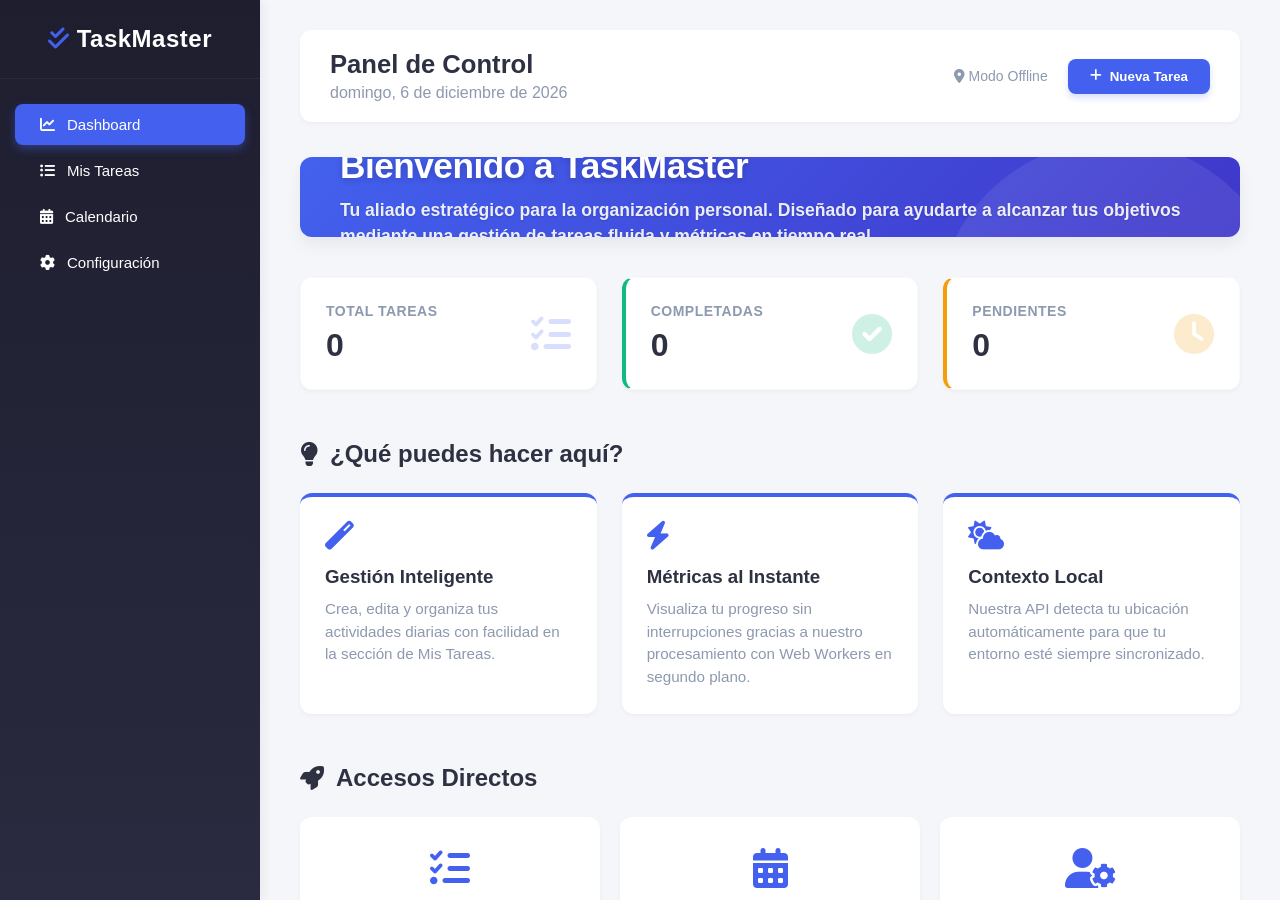
==== commit 18ee6d64: "Ajustes Para visualización en Celurares y Ajutes en CSS" ====
--- a/index.html
+++ b/index.html
@@ -2,7 +2,7 @@
 <html lang="es">
 <head>
     <meta charset="UTF-8">
-    <meta name="viewport" content="width=device-width, initial-scale=1.0">
+    <meta name="viewport" content="width=device-width, initial-scale=1.0"> 
     <title>Gestor de Tareas - Dashboard</title>
     <link href="https://cdnjs.cloudflare.com/ajax/libs/font-awesome/6.0.0/css/all.min.css" rel="stylesheet">
     <link href="css/styles.css" rel="stylesheet">
@@ -25,7 +25,7 @@
 
         <section class="welcome-hero">
             <h1>Bienvenido a TaskMaster</h1>
-            <p>Tu aliado estratégico para la organización personal. Diseñado para ayudarte a alcanzar tus objetivos mediante una gestión de tareas fluida y métricas en tiempo real.</p>
+            <h2>Tu aliado estratégico para la organización personal. Diseñado para ayudarte a alcanzar tus objetivos mediante una gestión de tareas fluida y métricas en tiempo real.</h2>
         </section>
 
         <section class="dashboard-cards">
--- a/css/styles.css
+++ b/css/styles.css
@@ -4,15 +4,15 @@
 :root {
     --primary-color: #4361ee;
     --primary-hover: #3a53d0;
-    --sidebar-bg: #1e1e2f; /* Un tono oscuro más elegante */
-    --bg-color: #f4f6f9; /* Fondo general más suave */
+    --sidebar-bg: #1e1e2f; 
+    --bg-color: #f4f6f9; 
     --text-dark: #2d3142;
     --text-light: #8d99ae;
-    --success: #10b981; /* Verde más moderno (Tailwind) */
-    --warning: #f59e0b; /* Amarillo/naranja más legible */
-    --danger: #ef4444; /* Rojo vibrante */
+    --success: #10b981; 
+    --warning: #f59e0b; 
+    --danger: #ef4444; 
     --white: #ffffff;
-    --border-radius: 12px; /* Curvas más amigables */
+    --border-radius: 12px; 
     --shadow-sm: 0 2px 4px rgba(0,0,0,0.04);
     --shadow-md: 0 8px 16px rgba(0,0,0,0.06);
     --shadow-hover: 0 12px 24px rgba(67, 97, 238, 0.15);
@@ -137,31 +137,67 @@
    ========================================= */
 .welcome-hero {
     background: linear-gradient(135deg, #4361ee 0%, #3f37c9 100%);
-    color: white;
-    padding: 40px;
     border-radius: var(--border-radius);
-    margin-bottom: 35px;
+    /* Padding más pequeño en móviles (15px) y hasta 40px en PC */
+    padding: clamp(15px, 4vw, 40px); 
+    margin-bottom: 40px;     
     box-shadow: var(--shadow-md);
     position: relative;
     overflow: hidden;
-}
-/* Efecto decorativo en el Hero */
+    z-index: 1; 
+    
+    display: flex;
+    flex-direction: column;
+    justify-content: center;
+    gap: 10px; 
+    
+    /* LA CLAVE: Forzar a la caja a crecer verticalmente si el texto lo necesita */
+    height: auto; 
+    min-height: fit-content; 
+    box-sizing: border-box; 
+    width: 100%;
+}
+
+/* Efecto de círculo de fondo */
 .welcome-hero::after {
     content: '';
     position: absolute;
-    top: -50%;
-    right: -10%;
-    width: 300px;
-    height: 300px;
-    background: rgba(255,255,255,0.1);
+    top: -20%; 
+    right: -5%;
+    width: clamp(150px, 30vw, 350px); 
+    height: clamp(150px, 30vw, 350px);
+    background: rgba(255, 255, 255, 0.08); 
     border-radius: 50%;
-}
-.welcome-hero h1 { margin-bottom: 10px; font-size: 2.2rem; font-weight: 700; position: relative; z-index: 1;}
-.welcome-hero p { opacity: 0.9; font-size: 1.1rem; max-width: 700px; position: relative; z-index: 1;}
+    z-index: -1; 
+    pointer-events: none; 
+}
+
+.welcome-hero h1 { 
+    margin: 0; 
+    /* Reducimos drásticamente el tamaño mínimo a 1.2rem para móviles/zoom */
+    font-size: clamp(1.2rem, 5vw, 2.2rem); 
+    font-weight: 800; 
+    color: #ffffff;
+    text-shadow: 0 2px 6px rgba(0, 0, 0, 0.2); 
+    letter-spacing: -0.5px; 
+    line-height: 1.2; 
+    word-wrap: break-word; /* Evita que palabras muy largas rompan el diseño */
+}
+
+/* Estilos para el texto descriptivo */
+.welcome-hero h2 { 
+    margin: 0;
+    /* Reducimos el tamaño mínimo a 0.85rem para que no invada toda la pantalla */
+    font-size: clamp(0.85rem, 3vw, 1.1rem); 
+    max-width: 100%; /* Permitimos que use el ancho disponible en móvil */
+    line-height: 1.5;
+    color: rgba(255, 255, 255, 0.9); 
+    text-shadow: 0 1px 2px rgba(0, 0, 0, 0.15); 
+}
 
 .dashboard-cards { 
     display: grid; 
-    grid-template-columns: repeat(auto-fit, minmax(280px, 1fr)); 
+    grid-template-columns: repeat(auto-fit, minmax(250px, 1fr)); 
     gap: 25px; 
     margin-bottom: 40px; 
 }
@@ -202,7 +238,7 @@
     flex-wrap: wrap;
     gap: 15px;
 }
-.crud-controls { display: flex; gap: 15px; flex-wrap: wrap;}
+.crud-controls { display: flex; gap: 15px; flex-wrap: wrap; width: 100%; justify-content: flex-end;}
 .crud-controls input, .crud-controls select { 
     padding: 10px 15px; 
     border: 1px solid #e2e8f0; 
@@ -211,6 +247,8 @@
     font-size: 14px;
     transition: all 0.3s ease;
     background-color: #f8fafc;
+    flex: 1; /* Permite que se adapten mejor */
+    min-width: 150px;
 }
 .crud-controls input:focus, .crud-controls select:focus {
     border-color: var(--primary-color);
@@ -221,12 +259,14 @@
 /* Estilos de Tabla Mejorados */
 .table-responsive {
     width: 100%;
-    overflow-x: auto; /* Permite scroll horizontal en pantallas pequeñas */
+    overflow-x: auto; 
+    -webkit-overflow-scrolling: touch; /* Scroll suave en móviles */
 }
 table { 
     width: 100%; 
     border-collapse: separate; 
     border-spacing: 0;
+    min-width: 600px; /* Evita que la tabla colapse demasiado */
 }
 th, td { 
     text-align: left; 
@@ -241,7 +281,6 @@
     text-transform: uppercase;
     letter-spacing: 0.5px;
 }
-/* Redondear esquinas del encabezado de la tabla */
 th:first-child { border-top-left-radius: 8px; border-bottom-left-radius: 8px; }
 th:last-child { border-top-right-radius: 8px; border-bottom-right-radius: 8px; }
 
@@ -282,7 +321,7 @@
     position: fixed; 
     top: 0; left: 0; width: 100%; height: 100%; 
     background-color: rgba(15, 23, 42, 0.6); 
-    backdrop-filter: blur(4px); /* Efecto vidrio */
+    backdrop-filter: blur(4px); 
     align-items: center; 
     justify-content: center; 
     z-index: 1000; 
@@ -291,7 +330,7 @@
     background-color: var(--white); 
     padding: 35px; 
     border-radius: 16px; 
-    width: 100%;
+    width: 90%;
     max-width: 450px; 
     box-shadow: 0 20px 25px -5px rgba(0, 0, 0, 0.1); 
     transform: translateY(-20px);
@@ -333,7 +372,7 @@
    ========================================= */
 .features-section {
     display: grid;
-    grid-template-columns: repeat(auto-fit, minmax(280px, 1fr));
+    grid-template-columns: repeat(auto-fit, minmax(250px, 1fr));
     gap: 25px;
     margin-bottom: 40px;
 }
@@ -404,8 +443,10 @@
     justify-content: space-between;
     align-items: center;
     margin-bottom: 25px;
-}
-.calendar-header-controls h2 { color: var(--text-dark); font-size: 1.4rem; }
+    flex-wrap: wrap;
+    gap: 10px;
+}
+.calendar-header-controls h2 { color: var(--text-dark); font-size: 1.4rem; text-align: center; }
 .calendar-header-controls button {
     background: #f8fafc;
     border: 1px solid #e2e8f0;
@@ -424,7 +465,7 @@
 .calendar-grid {
     display: grid;
     grid-template-columns: repeat(7, 1fr);
-    gap: 12px;
+    gap: 10px;
 }
 .calendar-day-name {
     text-align: center;
@@ -438,24 +479,24 @@
 .calendar-day {
     border: 1px solid #f1f5f9;
     border-radius: 10px;
-    min-height: 120px;
-    padding: 12px;
+    min-height: 100px;
+    padding: 10px;
     transition: all 0.2s ease;
     display: flex;
     flex-direction: column;
-    gap: 8px;
+    gap: 6px;
     background: white;
 }
 .calendar-day:hover {
     border-color: rgba(67, 97, 238, 0.3);
     box-shadow: 0 4px 12px rgba(67, 97, 238, 0.08);
 }
-.day-number { font-weight: 700; color: var(--text-dark); align-self: flex-end; font-size: 1rem;}
+.day-number { font-weight: 700; color: var(--text-dark); align-self: flex-end; font-size: 0.9rem;}
 .cal-task {
     background-color: rgba(67, 97, 238, 0.1);
     color: var(--primary-color);
-    font-size: 0.75rem;
-    padding: 6px 10px;
+    font-size: 0.7rem;
+    padding: 5px 8px;
     border-radius: 6px;
     font-weight: 600;
     white-space: nowrap;
@@ -466,4 +507,148 @@
 }
 .cal-task:hover { background-color: rgba(67, 97, 238, 0.2); }
 .cal-task.completed { background-color: rgba(16, 185, 129, 0.1); color: var(--success); }
-.cal-task.completed:hover { background-color: rgba(16, 185, 129, 0.2); }+.cal-task.completed:hover { background-color: rgba(16, 185, 129, 0.2); }
+
+
+/* =========================================
+   DISEÑO RESPONSIVO (MÓVILES Y TABLETS)
+   ========================================= */
+
+@media (max-width: 900px) {
+    /* Cambiar el layout global para que el menú vaya arriba */
+    body {
+        flex-direction: column;
+    }
+
+    /* Ajustes del Panel Lateral (Sidebar) para móviles */
+    .sidebar {
+        width: 100%;
+        background: var(--sidebar-bg);
+        box-shadow: 0 4px 10px rgba(0,0,0,0.1);
+    }
+    
+    .sidebar-header {
+        padding: 15px;
+        border-bottom: none;
+    }
+    
+    .sidebar-header h2 {
+        font-size: 1.3rem;
+    }
+
+    /* Convertir el menú vertical en horizontal deslizable */
+    .sidebar-menu {
+        display: flex;
+        flex-direction: row;
+        padding: 0 15px 15px 15px;
+        overflow-x: auto;
+        -webkit-overflow-scrolling: touch;
+    }
+    
+    /* Ocultar la barra de scroll visual para un look limpio */
+    .sidebar-menu::-webkit-scrollbar { display: none; }
+    .sidebar-menu { -ms-overflow-style: none; scrollbar-width: none; }
+
+    .sidebar-menu li {
+        flex: 0 0 auto; /* Evita que los botones se encojan */
+        margin: 0 5px;
+        padding: 10px 15px;
+    }
+
+    /* Ajustes del contenido principal */
+    .main-content {
+        padding: 20px 15px;
+    }
+
+    .topbar {
+        flex-direction: column;
+        align-items: flex-start;
+        gap: 15px;
+        padding: 20px;
+    }
+
+    .user-info {
+        width: 100%;
+        justify-content: space-between;
+        flex-direction: row-reverse; /* Pone el botón de "+ Tarea" a la derecha */
+    }
+
+    .welcome-hero {
+        padding: 25px;
+    }
+    
+    .welcome-hero h1 {
+        font-size: 1.7rem;
+    }
+
+    .dashboard-cards {
+        grid-template-columns: 1fr; /* Una columna en pantallas pequeñas */
+    }
+
+    /* Ajustes para el CRUD y Tablas */
+    .crud-container {
+        padding: 20px;
+    }
+
+    .crud-header {
+        flex-direction: column;
+        align-items: stretch;
+    }
+
+    .crud-controls {
+        flex-direction: column;
+    }
+
+    .crud-controls input, .crud-controls select {
+        width: 100%;
+    }
+
+    /* Ajustes del Calendario para que quepa en móvil */
+    .calendar-container {
+        padding: 15px;
+    }
+
+    .calendar-header-controls {
+        flex-direction: column;
+        gap: 15px;
+    }
+
+    .calendar-header-controls button {
+        width: 100%;
+    }
+    
+    .calendar-grid {
+        gap: 5px; /* Menos espacio entre días */
+    }
+
+    .calendar-day-name {
+        font-size: 0.7rem;
+        padding: 10px 0;
+    }
+
+    .calendar-day {
+        min-height: 70px;
+        padding: 5px;
+        border-radius: 6px;
+    }
+
+    .day-number {
+        font-size: 0.8rem;
+    }
+
+    .cal-task {
+        font-size: 0.6rem;
+        padding: 3px 5px;
+    }
+}
+
+/* Ajustes extra para teléfonos muy pequeños (ej. iPhone SE) */
+@media (max-width: 400px) {
+    .features-section, .quick-access-grid {
+        grid-template-columns: 1fr;
+    }
+    
+    .modal-content {
+        padding: 25px 20px;
+    }
+}
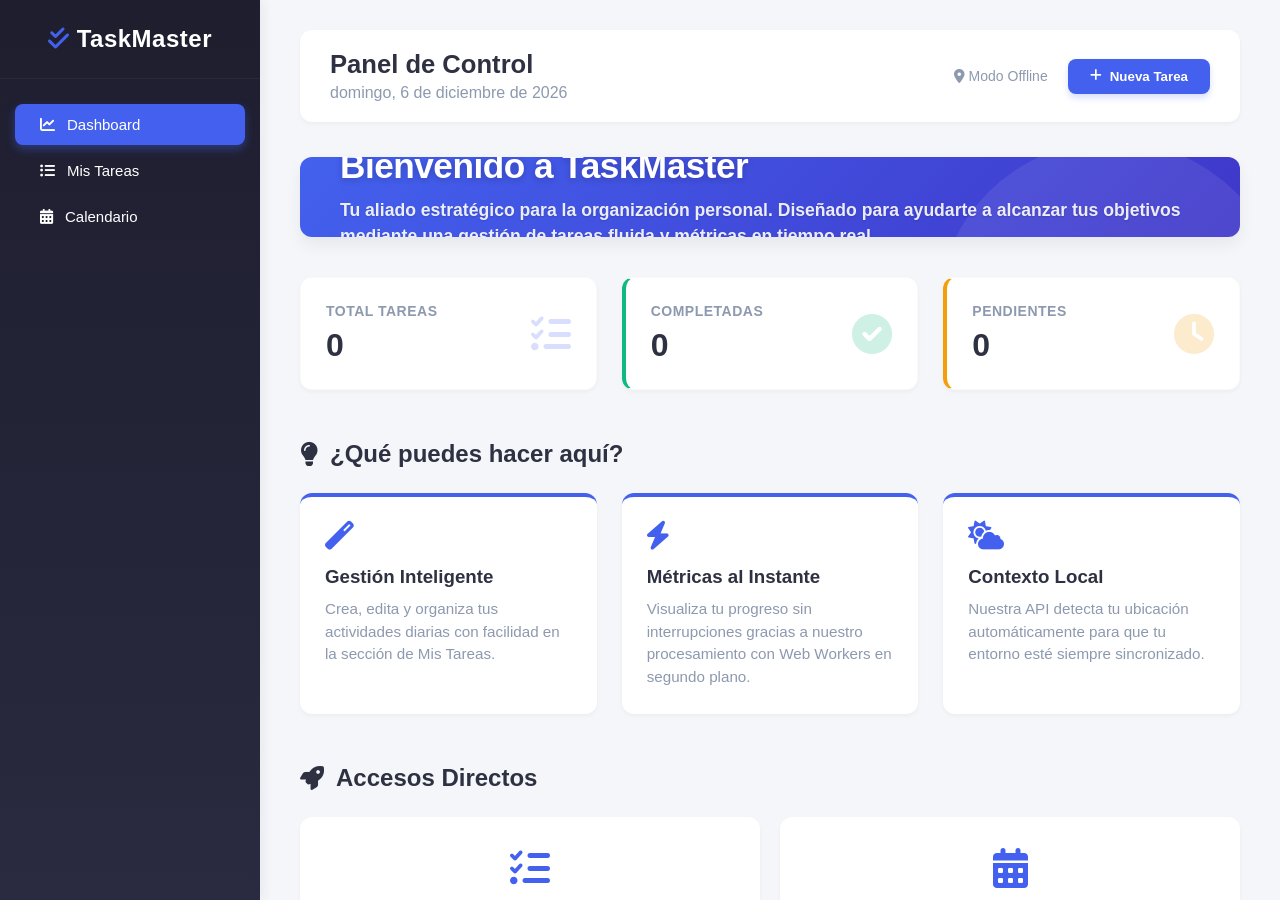
==== commit 4e664956: "Eliminar redundancia" ====
--- a/index.html
+++ b/index.html
@@ -83,11 +83,6 @@
                 <span>Calendario</span>
                 <small>Planifica tu semana</small>
             </a>
-            <a href="configuracion.html" class="action-card">
-                <i class="fas fa-user-gear"></i>
-                <span>Configuración</span>
-                <small>Ajustes de cuenta</small>
-            </a>
         </section>
     </main>
 
@@ -112,6 +107,20 @@
         </div>
     </div>
 
+    <div class="modal" id="delete-confirm-modal">
+        <div class="modal-content" style="max-width: 400px; text-align: center;">
+            <div style="font-size: 3rem; color: var(--danger); margin-bottom: 15px;">
+                <i class="fas fa-exclamation-triangle"></i>
+            </div>
+            <h2 style="margin-bottom: 10px;">¿Eliminar Tarea?</h2>
+            <p style="color: var(--text-light); margin-bottom: 25px;">Esta acción es permanente y no se puede deshacer. ¿Estás seguro?</p>
+            <div class="modal-actions" style="justify-content: center; width: 100%;">
+                <button type="button" class="btn-cancel" id="btn-cancel-delete">Cancelar</button>
+                <button type="button" class="btn-primary" id="btn-confirm-delete" style="background-color: var(--danger); box-shadow: 0 4px 6px rgba(239, 68, 68, 0.2);">Sí, Eliminar</button>
+            </div>
+        </div>
+    </div>
+
     <script src="js/api.js"></script>
     <script src="js/crud.js"></script>
     <script src="js/main.js"></script>
--- a/css/styles.css
+++ b/css/styles.css
@@ -651,4 +651,89 @@
     .modal-content {
         padding: 25px 20px;
     }
+}
+
+/* =========================================
+   SISTEMA DE NOTIFICACIONES (TOASTS)
+   ========================================= */
+#toast-container {
+    position: fixed;
+    bottom: 25px;
+    right: 25px;
+    z-index: 9999;
+    display: flex;
+    flex-direction: column;
+    gap: 12px;
+}
+
+.toast-notification {
+    min-width: 280px;
+    background-color: var(--white);
+    color: var(--text-dark);
+    padding: 16px 20px;
+    border-radius: var(--border-radius);
+    box-shadow: 0 10px 30px rgba(0,0,0,0.15);
+    display: flex;
+    align-items: center;
+    gap: 15px;
+    font-weight: 600;
+    font-size: 14px;
+    transform: translateX(120%);
+    transition: transform 0.4s cubic-bezier(0.68, -0.55, 0.265, 1.55);
+    border-left: 5px solid transparent;
+}
+
+.toast-notification.show {
+    transform: translateX(0);
+}
+
+.toast-success { border-left-color: var(--success); }
+.toast-success i { color: var(--success); font-size: 1.4rem; }
+
+.toast-danger { border-left-color: var(--danger); }
+.toast-danger i { color: var(--danger); font-size: 1.4rem; }
+
+.toast-info { border-left-color: var(--primary-color); }
+.toast-info i { color: var(--primary-color); font-size: 1.4rem; }
+
+/* =========================================
+   CONTROLES DE TABLA Y PAGINACIÓN
+   ========================================= */
+.date-filters { 
+    display: flex; 
+    gap: 10px; 
+    flex: 1; 
+    min-width: 250px;
+}
+
+.pagination-controls { 
+    display: flex; 
+    justify-content: space-between; 
+    align-items: center; 
+    margin-top: 20px; 
+    padding: 10px 0; 
+    border-top: 1px solid #f1f5f9; 
+}
+
+.pagination-controls span { 
+    font-weight: 600; 
+    color: var(--text-dark); 
+}
+
+/* =========================================
+   ENCABEZADO ORDENABLE DE LA TABLA
+   ========================================= */
+.sortable-header { 
+    cursor: pointer; 
+    user-select: none; 
+    transition: color 0.2s ease; 
+}
+
+.sortable-header:hover { 
+    color: var(--primary-color); 
+}
+
+.sortable-header i {
+    margin-left: 5px;
+    font-size: 0.9em;
 }
